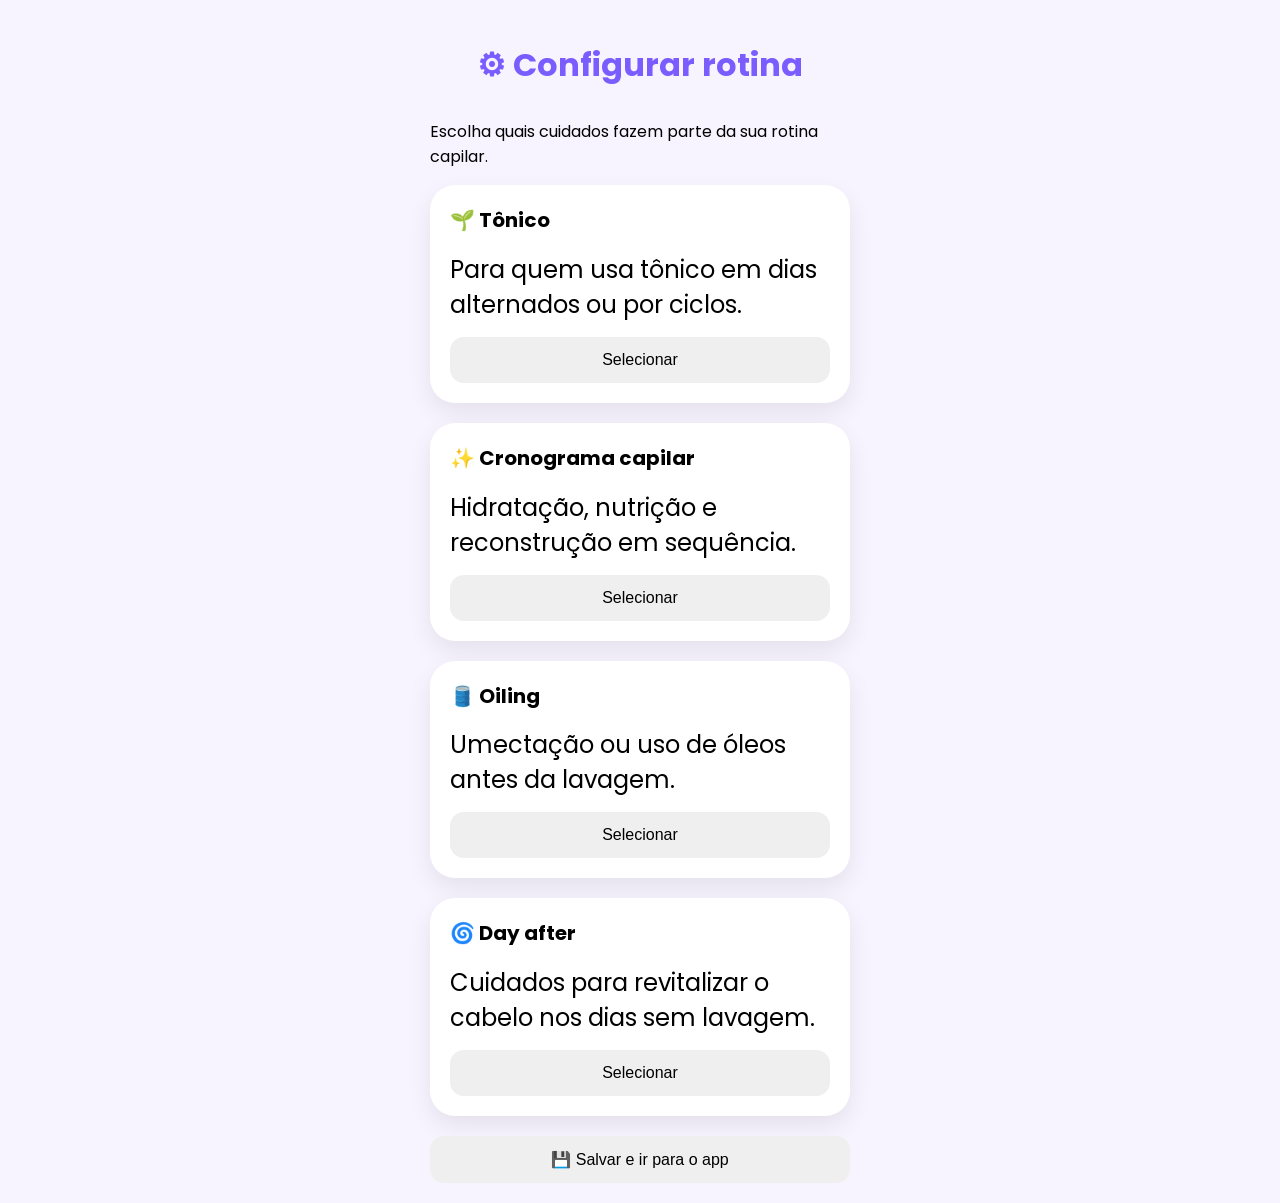
==== configuracoes.html @ d92b9365 "Update configuracoes.html" ====
<!DOCTYPE html>
<html lang="pt-BR">

<head>

  <meta charset="UTF-8">

  <meta name="viewport" content="width=device-width, initial-scale=1.0">

  <title>Configurações</title>

  <link rel="manifest" href="manifest.json">

  <link
    rel="preconnect"
    href="https://fonts.googleapis.com"
  >

  <link
    rel="preconnect"
    href="https://fonts.gstatic.com"
    crossorigin
  >

  <link
    href="https://fonts.googleapis.com/css2?family=Poppins:wght@400;500;600&display=swap"
    rel="stylesheet"
  >

  <link rel="stylesheet" href="style.css">

</head>

<body>

  <div class="container">

    <h1>⚙ Configurar rotina</h1>

    <p class="intro-text">
      Escolha quais cuidados fazem parte da sua rotina capilar.
    </p>


    <div class="card option-card" data-care="tonic">

      <h2>🌱 Tônico</h2>

      <p>
        Para quem usa tônico em dias alternados ou por ciclos.
      </p>

      <button class="care-toggle">
        Selecionar
      </button>

    </div>


    <div class="card option-card" data-care="schedule">

      <h2>✨ Cronograma capilar</h2>

      <p>
        Hidratação, nutrição e reconstrução em sequência.
      </p>

      <button class="care-toggle">
        Selecionar
      </button>

    </div>


    <div class="card option-card" data-care="oiling">

      <h2>🛢️ Oiling</h2>

      <p>
        Umectação ou uso de óleos antes da lavagem.
      </p>

      <button class="care-toggle">
        Selecionar
      </button>

    </div>


    <div class="card option-card" data-care="dayAfter">

      <h2>🌀 Day after</h2>

      <p>
        Cuidados para revitalizar o cabelo nos dias sem lavagem.
      </p>

      <button class="care-toggle">
        Selecionar
      </button>

    </div>


    <div id="schedule-config" class="card hidden">

      <h2>✨ Sequência do cronograma</h2>

      <p>
        Clique nas etapas para montar sua sequência.
      </p>

      <div class="sequence-buttons">

        <button class="config-seq-btn" data-step="H">
          💧 H
        </button>

        <button class="config-seq-btn" data-step="N">
          🥥 N
        </button>

        <button class="config-seq-btn" data-step="R">
          🧬 R
        </button>

      </div>

      <div id="config-sequence-preview">
        Sua sequência:
      </div>

      <button id="clear-config-sequence">
        ↩ Apagar último
      </button>

    </div>


    <button id="save-settings-btn">
      💾 Salvar e ir para o app
    </button>

  </div>

  <script src="config.js"></script>

</body>

</html>
---- style.css ----
body {
  margin: 0;
  padding: 20px;

  background: #f7f4ff;

  font-family: "Poppins", sans-serif;
}

.container {
  max-width: 420px;

  margin: auto;
}

h1 {
  text-align: center;

  color: #7b5cff;

  margin-bottom: 30px;
}

.card {
  background: white;

  border-radius: 25px;

  padding: 20px;

  margin-bottom: 20px;

  box-shadow: 0 10px 25px rgba(0,0,0,0.08);
}

.card h2 {
  margin-top: 0;

  font-size: 20px;
}

.card p {
  font-size: 24px;

  margin: 15px 0;
}

button {
  border: none;

  padding: 14px;

  border-radius: 14px;

  cursor: pointer;

  width: 100%;

  font-size: 16px;
}

#tonic-btn {
  background: #dff7df;
}

#step-btn {
  background: #ece7ff;
}

#wash-btn {
  background: #dff0ff;
}

.sequence-buttons {
  display: flex;

  gap: 10px;

  margin: 20px 0;
}

.seq-btn {
  background: #eee;
}

#sequence-preview {
  background: #f5f5f5;

  border-radius: 12px;

  padding: 15px;

  min-height: 20px;

  margin-bottom: 15px;
}

.config-actions {
  display: flex;

  gap: 10px;

  flex-wrap: wrap;
}

#undo-btn {
  background: #eee;
}

#save-sequence-btn {
  background: #7b5cff;

  color: white;
}

#config-header {
  display: flex;

  justify-content: space-between;

  align-items: center;

  cursor: pointer;
}

#toggle-config {
  font-size: 20px;
}

#config-content {
  margin-top: 20px;
}

.hidden {
  display: none !important;
}

#reset-btn {
  background: #ffe2e2;

  margin-top: 10px;
}

#reports-btn {
  background: #7b5cff;

  color: white;

  margin-bottom: 20px;
}

small {
  display: block;

  margin-top: -5px;

  margin-bottom: 15px;

  color: #666;

  font-size: 13px;

  line-height: 1.5;
}


/* =========================
   HISTÓRICO
========================= */

.history-item {
  background: #f8f8f8;

  border-radius: 14px;

  padding: 12px;

  margin-bottom: 12px;
}

.history-item p {
  margin-top: 0;

  font-size: 15px;
}

.history-buttons {
  display: flex;

  gap: 10px;

  margin-top: 10px;
}

.history-buttons button {
  font-size: 14px;

  padding: 10px;
}


/* =========================
   MODAL
========================= */

#edit-modal {
  position: fixed;

  top: 0;
  left: 0;

  width: 100%;
  height: 100%;

  background: rgba(0,0,0,0.4);

  display: flex;

  align-items: center;
  justify-content: center;

  padding: 20px;

  box-sizing: border-box;

  z-index: 999;
}

.modal-content {
  background: white;

  width: 100%;
  max-width: 400px;

  border-radius: 24px;

  padding: 25px;

  box-shadow: 0 10px 30px rgba(0,0,0,0.15);
}

.modal-content h2 {
  margin-top: 0;

  margin-bottom: 20px;
}

.modal-content label {
  display: block;

  margin-bottom: 15px;

  font-size: 14px;
}

.modal-content input {
  width: 100%;

  margin-top: 5px;

  padding: 12px;

  border-radius: 12px;

  border: 1px solid #ddd;

  box-sizing: border-box;

  font-size: 16px;
  
  font-family: "Poppins", sans-serif;

  font-weight: 500;
  
}

.modal-buttons {
  display: flex;

  gap: 10px;

  margin-top: 20px;
}

#cancel-edit {
  background: #eee;
}

#save-edit {
  background: #7b5cff;

  color: white;
}
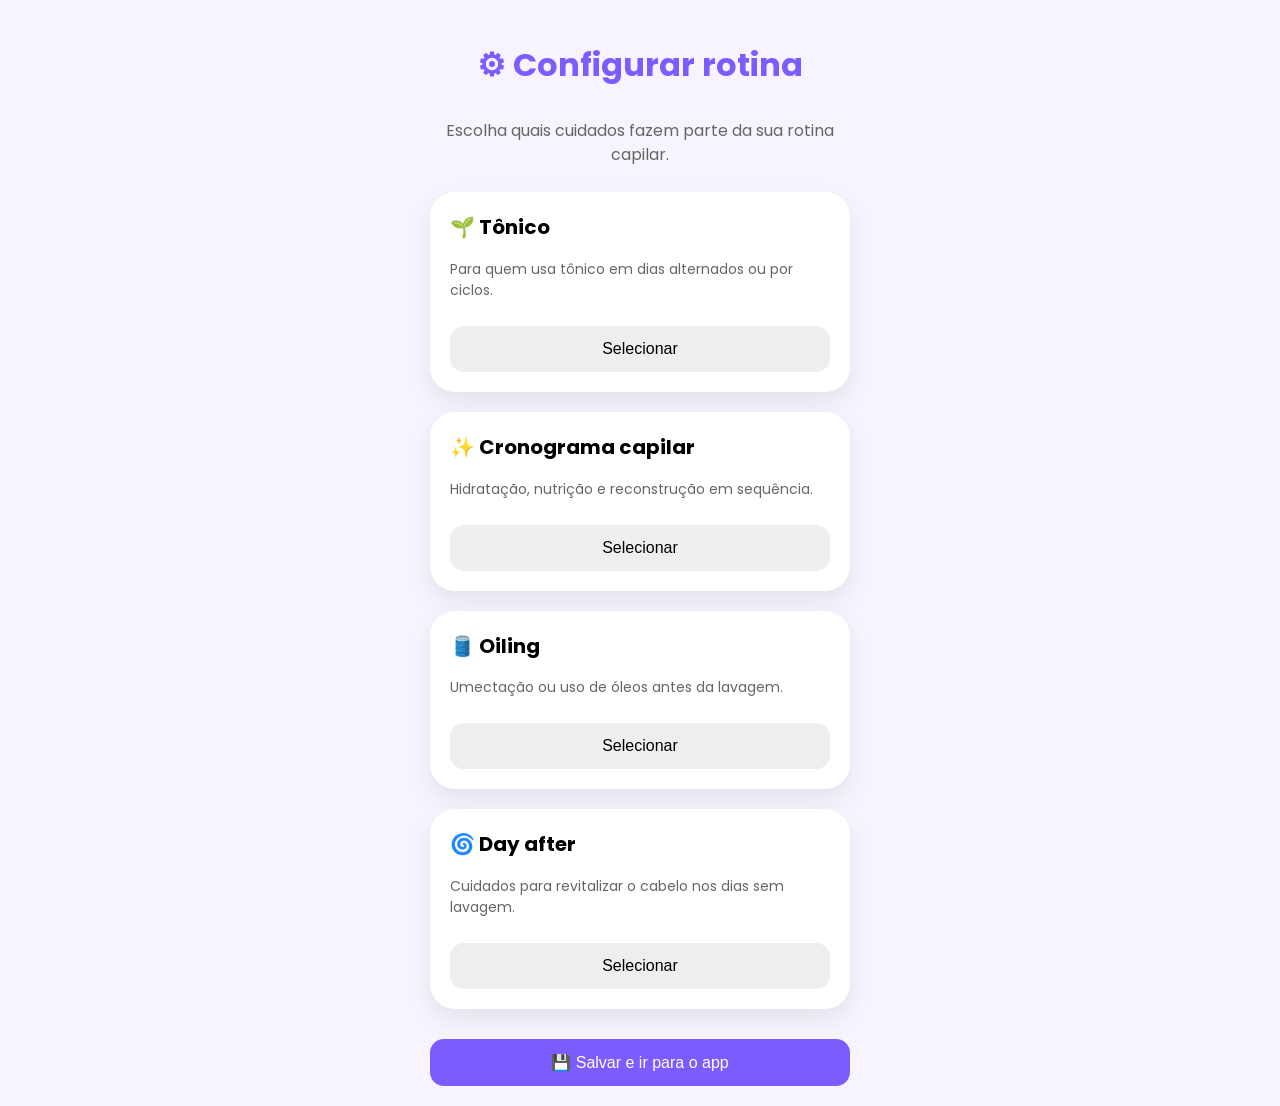
==== commit df2c2c2c: "Update configuracoes.html" ====
--- a/configuracoes.html
+++ b/configuracoes.html
@@ -42,6 +42,8 @@
     </p>
 
 
+    <!-- TÔNICO -->
+
     <div class="card option-card" data-care="tonic">
 
       <h2>🌱 Tônico</h2>
@@ -56,6 +58,50 @@
 
     </div>
 
+    <div id="tonic-config" class="card hidden">
+
+      <h2>🌱 Configurar tônico</h2>
+
+      <label>
+        Frequência de uso
+
+        <select id="tonic-frequency">
+          <option value="1">Todo dia</option>
+          <option value="2">Dia sim, dia não</option>
+          <option value="3">A cada 3 dias</option>
+          <option value="7">1 vez por semana</option>
+        </select>
+
+      </label>
+
+      <label>
+        Usar por quantos meses?
+
+        <input
+          type="number"
+          id="tonic-use-months"
+          value="3"
+          min="1"
+        >
+
+      </label>
+
+      <label>
+        Pausar por quantos meses?
+
+        <input
+          type="number"
+          id="tonic-pause-months"
+          value="3"
+          min="0"
+        >
+
+      </label>
+
+    </div>
+
+
+    <!-- CRONOGRAMA -->
 
     <div class="card option-card" data-care="schedule">
 
@@ -71,37 +117,6 @@
 
     </div>
 
-
-    <div class="card option-card" data-care="oiling">
-
-      <h2>🛢️ Oiling</h2>
-
-      <p>
-        Umectação ou uso de óleos antes da lavagem.
-      </p>
-
-      <button class="care-toggle">
-        Selecionar
-      </button>
-
-    </div>
-
-
-    <div class="card option-card" data-care="dayAfter">
-
-      <h2>🌀 Day after</h2>
-
-      <p>
-        Cuidados para revitalizar o cabelo nos dias sem lavagem.
-      </p>
-
-      <button class="care-toggle">
-        Selecionar
-      </button>
-
-    </div>
-
-
     <div id="schedule-config" class="card hidden">
 
       <h2>✨ Sequência do cronograma</h2>
@@ -113,15 +128,18 @@
       <div class="sequence-buttons">
 
         <button class="config-seq-btn" data-step="H">
-          💧 H
+          <span>💧</span>
+          <small>Hidratação</small>
         </button>
 
         <button class="config-seq-btn" data-step="N">
-          🥥 N
+          <span>🥥</span>
+          <small>Nutrição</small>
         </button>
 
         <button class="config-seq-btn" data-step="R">
-          🧬 R
+          <span>🧬</span>
+          <small>Reconstrução</small>
         </button>
 
       </div>
@@ -137,6 +155,81 @@
     </div>
 
 
+    <!-- OILING -->
+
+    <div class="card option-card" data-care="oiling">
+
+      <h2>🛢️ Oiling</h2>
+
+      <p>
+        Umectação ou uso de óleos antes da lavagem.
+      </p>
+
+      <button class="care-toggle">
+        Selecionar
+      </button>
+
+    </div>
+
+    <div id="oiling-config" class="card hidden">
+
+      <h2>🛢️ Configurar oiling</h2>
+
+      <label>
+        Frequência de uso
+
+        <select id="oiling-frequency">
+          <option value="7">1 vez por semana</option>
+          <option value="15">A cada 15 dias</option>
+          <option value="30">1 vez por mês</option>
+        </select>
+
+      </label>
+
+      <label>
+        Fazer por quantos meses?
+
+        <input
+          type="number"
+          id="oiling-use-months"
+          value="3"
+          min="1"
+        >
+
+      </label>
+
+      <label>
+        Pausar por quantos meses?
+
+        <input
+          type="number"
+          id="oiling-pause-months"
+          value="0"
+          min="0"
+        >
+
+      </label>
+
+    </div>
+
+
+    <!-- DAY AFTER -->
+
+    <div class="card option-card" data-care="dayAfter">
+
+      <h2>🌀 Day after</h2>
+
+      <p>
+        Cuidados para revitalizar o cabelo nos dias sem lavagem.
+      </p>
+
+      <button class="care-toggle">
+        Selecionar
+      </button>
+
+    </div>
+
+
     <button id="save-settings-btn">
       💾 Salvar e ir para o app
     </button>
--- a/style.css
+++ b/style.css
@@ -291,3 +291,75 @@
 
   color: white;
 }
+
+.intro-text {
+  text-align: center;
+
+  color: #666;
+
+  margin-bottom: 25px;
+
+  line-height: 1.5;
+}
+
+.option-card {
+  cursor: pointer;
+
+  transition: 0.2s;
+}
+
+.option-card p {
+  font-size: 14px;
+
+  color: #666;
+
+  line-height: 1.5;
+}
+
+.option-card.selected {
+  border: 2px solid #7b5cff;
+
+  background: #faf8ff;
+}
+
+.care-toggle {
+  background: #eee;
+
+  margin-top: 10px;
+}
+
+.option-card.selected .care-toggle {
+  background: #7b5cff;
+
+  color: white;
+}
+
+.config-seq-btn {
+  background: #eee;
+}
+
+#config-sequence-preview {
+  background: #f5f5f5;
+
+  border-radius: 12px;
+
+  padding: 15px;
+
+  margin-bottom: 15px;
+
+  font-size: 14px;
+}
+
+#clear-config-sequence {
+  background: #eee;
+
+  margin-bottom: 15px;
+}
+
+#save-settings-btn {
+  background: #7b5cff;
+
+  color: white;
+
+  margin-top: 10px;
+}
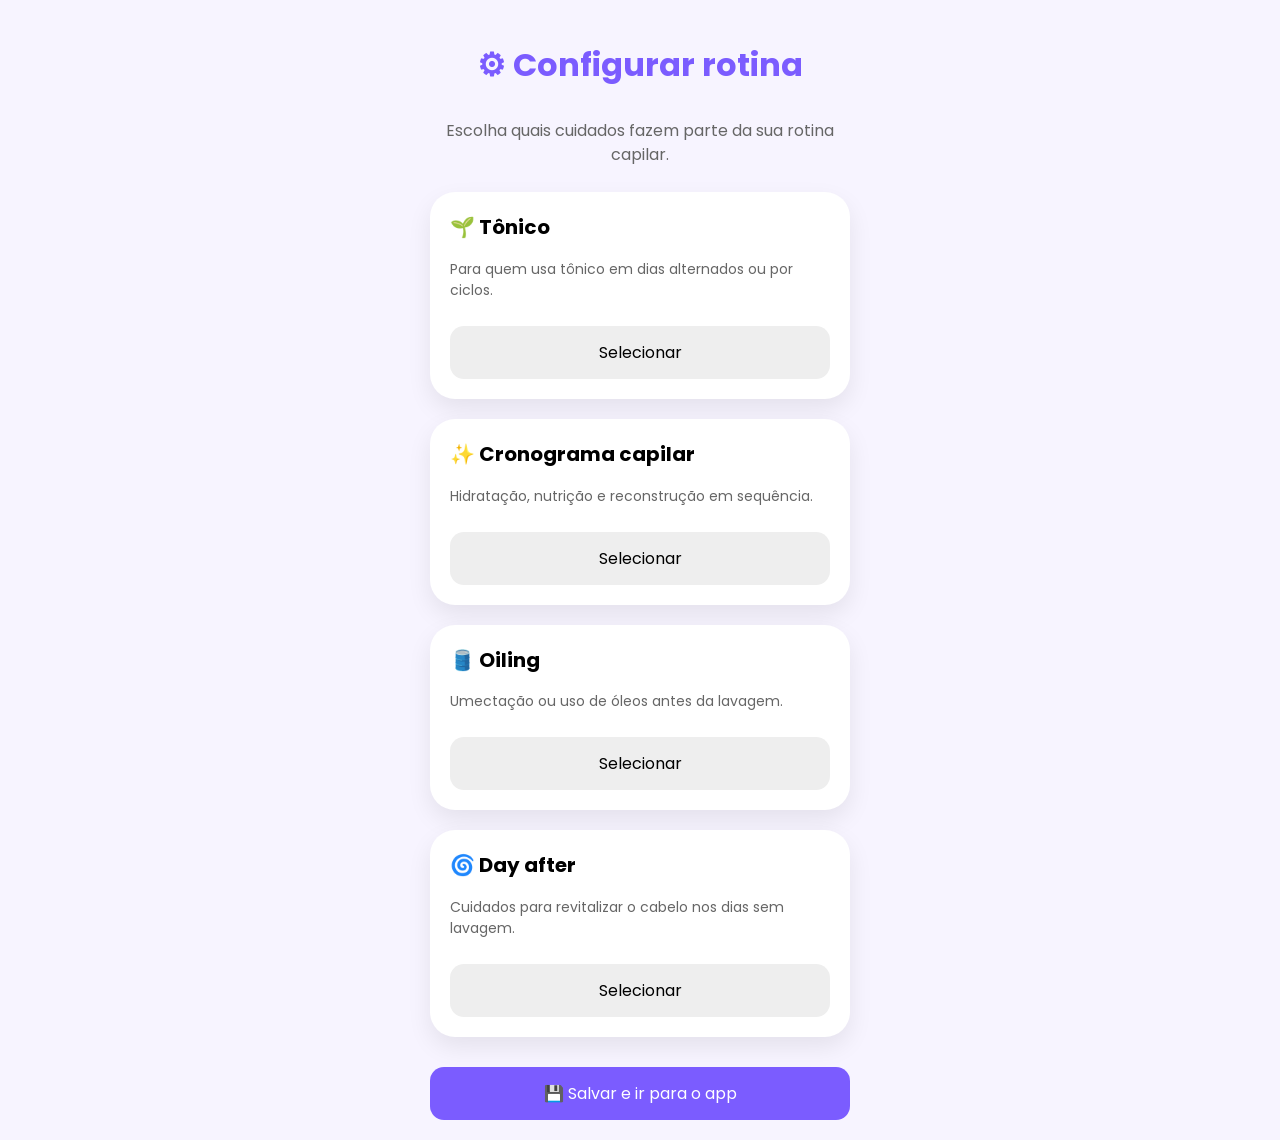
==== commit d43b2b5f: "Update configuracoes.html" ====
--- a/configuracoes.html
+++ b/configuracoes.html
@@ -52,51 +52,49 @@
         Para quem usa tônico em dias alternados ou por ciclos.
       </p>
 
-      <button class="care-toggle">
-        Selecionar
-      </button>
-
-    </div>
-
-    <div id="tonic-config" class="card hidden">
-
-      <h2>🌱 Configurar tônico</h2>
-
-      <label>
-        Frequência de uso
-
-        <select id="tonic-frequency">
-          <option value="1">Todo dia</option>
-          <option value="2">Dia sim, dia não</option>
-          <option value="3">A cada 3 dias</option>
-          <option value="7">1 vez por semana</option>
-        </select>
-
-      </label>
-
-      <label>
-        Usar por quantos meses?
-
-        <input
-          type="number"
-          id="tonic-use-months"
-          value="3"
-          min="1"
-        >
-
-      </label>
-
-      <label>
-        Pausar por quantos meses?
-
-        <input
-          type="number"
-          id="tonic-pause-months"
-          value="3"
-          min="0"
-        >
-
-      </label>
+      <button class="care-toggle" type="button">
+        Selecionar
+      </button>
+
+      <div id="tonic-config" class="care-config hidden">
+
+        <label>
+          Frequência de uso
+
+<select id="tonic-frequency">
+  <option value="24">A cada 24 horas</option>
+  <option value="48">A cada 48 horas</option>
+  <option value="72">A cada 72 horas</option>
+  <option value="168">1 vez por semana</option>
+</select>
+
+        </label>
+
+        <label>
+          Usar por quantos meses?
+
+          <input
+            type="number"
+            id="tonic-use-months"
+            value="3"
+            min="1"
+          >
+
+        </label>
+
+        <label>
+          Pausar por quantos meses?
+
+          <input
+            type="number"
+            id="tonic-pause-months"
+            value="3"
+            min="0"
+          >
+
+        </label>
+
+      </div>
 
     </div>
 
@@ -111,105 +109,103 @@
         Hidratação, nutrição e reconstrução em sequência.
       </p>
 
-      <button class="care-toggle">
-        Selecionar
-      </button>
-
-    </div>
-
-    <div id="schedule-config" class="card hidden">
-
-      <h2>✨ Sequência do cronograma</h2>
-
-      <p>
-        Clique nas etapas para montar sua sequência.
-      </p>
-
-      <div class="sequence-buttons">
-
-        <button class="config-seq-btn" data-step="H">
-          <span>💧</span>
-          <small>Hidratação</small>
+      <button class="care-toggle" type="button">
+        Selecionar
+      </button>
+
+      <div id="schedule-config" class="care-config hidden">
+
+        <h3>Sequência do cronograma</h3>
+
+        <p>
+          Clique nas etapas para montar sua sequência.
+        </p>
+
+        <div class="sequence-buttons">
+
+          <button class="config-seq-btn" data-step="H" type="button">
+            <span>💧</span>
+            <small>Hidratação</small>
+          </button>
+
+          <button class="config-seq-btn" data-step="N" type="button">
+            <span>🥥</span>
+            <small>Nutrição</small>
+          </button>
+
+          <button class="config-seq-btn" data-step="R" type="button">
+            <span>🧬</span>
+            <small>Reconstrução</small>
+          </button>
+
+        </div>
+
+        <div id="config-sequence-preview">
+          Sua sequência:
+        </div>
+
+        <button id="clear-config-sequence" type="button">
+          ↩ Apagar último
         </button>
 
-        <button class="config-seq-btn" data-step="N">
-          <span>🥥</span>
-          <small>Nutrição</small>
-        </button>
-
-        <button class="config-seq-btn" data-step="R">
-          <span>🧬</span>
-          <small>Reconstrução</small>
-        </button>
-
       </div>
 
-      <div id="config-sequence-preview">
-        Sua sequência:
+    </div>
+
+
+    <!-- OILING -->
+
+    <div class="card option-card" data-care="oiling">
+
+      <h2>🛢️ Oiling</h2>
+
+      <p>
+        Umectação ou uso de óleos antes da lavagem.
+      </p>
+
+      <button class="care-toggle" type="button">
+        Selecionar
+      </button>
+
+      <div id="oiling-config" class="care-config hidden">
+
+        <label>
+          Frequência de uso
+
+          <select id="oiling-frequency">
+            <option value="7">1 vez por semana</option>
+            <option value="15">A cada 15 dias</option>
+            <option value="30">1 vez por mês</option>
+          </select>
+
+        </label>
+
+        <label>
+          Fazer por quantos meses?
+
+          <input
+            type="number"
+            id="oiling-use-months"
+            value="3"
+            min="1"
+          >
+
+        </label>
+
+        <label>
+          Pausar por quantos meses?
+
+          <input
+            type="number"
+            id="oiling-pause-months"
+            value="0"
+            min="0"
+          >
+
+        </label>
+
       </div>
 
-      <button id="clear-config-sequence">
-        ↩ Apagar último
-      </button>
-
-    </div>
-
-
-    <!-- OILING -->
-
-    <div class="card option-card" data-care="oiling">
-
-      <h2>🛢️ Oiling</h2>
-
-      <p>
-        Umectação ou uso de óleos antes da lavagem.
-      </p>
-
-      <button class="care-toggle">
-        Selecionar
-      </button>
-
-    </div>
-
-    <div id="oiling-config" class="card hidden">
-
-      <h2>🛢️ Configurar oiling</h2>
-
-      <label>
-        Frequência de uso
-
-        <select id="oiling-frequency">
-          <option value="7">1 vez por semana</option>
-          <option value="15">A cada 15 dias</option>
-          <option value="30">1 vez por mês</option>
-        </select>
-
-      </label>
-
-      <label>
-        Fazer por quantos meses?
-
-        <input
-          type="number"
-          id="oiling-use-months"
-          value="3"
-          min="1"
-        >
-
-      </label>
-
-      <label>
-        Pausar por quantos meses?
-
-        <input
-          type="number"
-          id="oiling-pause-months"
-          value="0"
-          min="0"
-        >
-
-      </label>
-
     </div>
 
 
@@ -223,14 +219,14 @@
         Cuidados para revitalizar o cabelo nos dias sem lavagem.
       </p>
 
-      <button class="care-toggle">
-        Selecionar
-      </button>
-
-    </div>
-
-
-    <button id="save-settings-btn">
+      <button class="care-toggle" type="button">
+        Selecionar
+      </button>
+
+    </div>
+
+
+    <button id="save-settings-btn" type="button">
       💾 Salvar e ir para o app
     </button>
 
--- a/style.css
+++ b/style.css
@@ -1,63 +1,65 @@
 body {
   margin: 0;
   padding: 20px;
-
   background: #f7f4ff;
-
   font-family: "Poppins", sans-serif;
 }
 
 .container {
   max-width: 420px;
-
   margin: auto;
 }
 
 h1 {
   text-align: center;
-
   color: #7b5cff;
-
   margin-bottom: 30px;
 }
 
 .card {
   background: white;
-
   border-radius: 25px;
-
   padding: 20px;
-
   margin-bottom: 20px;
-
   box-shadow: 0 10px 25px rgba(0,0,0,0.08);
 }
 
 .card h2 {
   margin-top: 0;
-
   font-size: 20px;
 }
 
 .card p {
   font-size: 24px;
-
   margin: 15px 0;
 }
 
 button {
   border: none;
-
   padding: 14px;
-
   border-radius: 14px;
-
   cursor: pointer;
-
-  width: 100%;
-
+  width: 100%;
   font-size: 16px;
-}
+  font-family: "Poppins", sans-serif;
+}
+
+.hidden {
+  display: none !important;
+}
+
+small {
+  display: block;
+  margin-top: -5px;
+  margin-bottom: 15px;
+  color: #666;
+  font-size: 13px;
+  line-height: 1.5;
+}
+
+/* =========================
+   BOTÕES PRINCIPAIS
+========================= */
 
 #tonic-btn {
   background: #dff7df;
@@ -71,98 +73,189 @@
   background: #dff0ff;
 }
 
-.sequence-buttons {
-  display: flex;
-
-  gap: 10px;
-
-  margin: 20px 0;
-}
-
-.seq-btn {
-  background: #eee;
-}
-
-#sequence-preview {
-  background: #f5f5f5;
-
-  border-radius: 12px;
-
-  padding: 15px;
-
-  min-height: 20px;
-
-  margin-bottom: 15px;
-}
-
-.config-actions {
-  display: flex;
-
-  gap: 10px;
-
-  flex-wrap: wrap;
-}
-
-#undo-btn {
-  background: #eee;
-}
-
-#save-sequence-btn {
-  background: #7b5cff;
-
-  color: white;
-}
-
-#config-header {
-  display: flex;
-
-  justify-content: space-between;
-
-  align-items: center;
-
-  cursor: pointer;
-}
-
-#toggle-config {
-  font-size: 20px;
-}
-
-#config-content {
-  margin-top: 20px;
-}
-
-.hidden {
-  display: none !important;
-}
-
-#reset-btn {
-  background: #ffe2e2;
-
-  margin-top: 10px;
+#oiling-btn {
+  background: #fff0d9;
 }
 
 #reports-btn {
   background: #7b5cff;
-
   color: white;
-
   margin-bottom: 20px;
 }
 
-small {
+#settings-btn {
+  background: #ece7ff;
+  color: #4b35a8;
+  margin-bottom: 20px;
+}
+
+/* =========================
+   CONFIGURAÇÃO DO CRONOGRAMA NO CARD
+========================= */
+
+#toggle-schedule-config {
+  background: #f3efff;
+  color: #4b35a8;
+  margin-top: 12px;
+}
+
+#schedule-config-panel {
+  margin-top: 18px;
+  padding-top: 18px;
+  border-top: 1px solid #eee;
+}
+
+.config-help {
+  font-size: 14px !important;
+  color: #666;
+  line-height: 1.5;
+}
+
+.sequence-buttons {
+  display: flex;
+  gap: 10px;
+  margin: 20px 0;
+}
+
+.seq-btn,
+.config-seq-btn {
+  display: flex;
+  flex-direction: column;
+  align-items: center;
+  justify-content: center;
+  gap: 4px;
+  min-height: 76px;
+  background: #eee;
+}
+
+.seq-btn span,
+.config-seq-btn span {
+  font-size: 24px;
+}
+
+.seq-btn small,
+.config-seq-btn small {
+  margin: 0;
+  font-size: 11px;
+  color: #555;
+}
+
+#sequence-preview,
+#config-sequence-preview {
+  background: #f5f5f5;
+  border-radius: 12px;
+  padding: 15px;
+  min-height: 20px;
+  margin-bottom: 15px;
+  font-size: 14px;
+}
+
+.config-actions {
+  display: flex;
+  gap: 10px;
+  flex-wrap: wrap;
+}
+
+#undo-btn,
+#clear-config-sequence {
+  background: #eee;
+}
+
+#save-sequence-btn,
+#save-settings-btn {
+  background: #7b5cff;
+  color: white;
+}
+
+#clear-config-sequence {
+  margin-bottom: 15px;
+}
+
+#save-settings-btn {
+  margin-top: 10px;
+}
+
+.sequence-pill {
+  display: inline-flex;
+  align-items: center;
+  justify-content: center;
+  width: 34px;
+  height: 34px;
+  background: #ece7ff;
+  border-radius: 50%;
+  margin-left: 6px;
+  font-size: 18px;
+}
+
+/* =========================
+   PÁGINA DE CONFIGURAÇÕES
+========================= */
+
+.intro-text {
+  text-align: center;
+  color: #666;
+  margin-bottom: 25px;
+  line-height: 1.5;
+}
+
+.option-card {
+  cursor: pointer;
+  transition: 0.2s;
+}
+
+.option-card p {
+  font-size: 14px;
+  color: #666;
+  line-height: 1.5;
+}
+
+.option-card.selected {
+  border: 2px solid #7b5cff;
+  background: #faf8ff;
+}
+
+.care-toggle {
+  background: #eee;
+  margin-top: 10px;
+}
+
+.option-card.selected .care-toggle {
+  background: #7b5cff;
+  color: white;
+}
+
+.care-config {
+  margin-top: 18px;
+  padding-top: 18px;
+  border-top: 1px solid #eee;
+}
+
+.care-config h3 {
+  margin-top: 0;
+  font-size: 16px;
+}
+
+.option-card select,
+.option-card input,
+.card select,
+.card input {
+  width: 100%;
+  margin-top: 8px;
+  margin-bottom: 16px;
+  padding: 12px;
+  border-radius: 12px;
+  border: 1px solid #ddd;
+  box-sizing: border-box;
+  font-family: "Poppins", sans-serif;
+  font-size: 15px;
+}
+
+.card label {
   display: block;
-
-  margin-top: -5px;
-
-  margin-bottom: 15px;
-
-  color: #666;
-
-  font-size: 13px;
-
-  line-height: 1.5;
-}
-
+  margin-bottom: 10px;
+  font-size: 14px;
+  color: #555;
+}
 
 /* =========================
    HISTÓRICO
@@ -170,34 +263,26 @@
 
 .history-item {
   background: #f8f8f8;
-
   border-radius: 14px;
-
   padding: 12px;
-
   margin-bottom: 12px;
 }
 
 .history-item p {
   margin-top: 0;
-
   font-size: 15px;
 }
 
 .history-buttons {
   display: flex;
-
   gap: 10px;
-
   margin-top: 10px;
 }
 
 .history-buttons button {
   font-size: 14px;
-
   padding: 10px;
 }
-
 
 /* =========================
    MODAL
@@ -205,80 +290,54 @@
 
 #edit-modal {
   position: fixed;
-
   top: 0;
   left: 0;
-
   width: 100%;
   height: 100%;
-
   background: rgba(0,0,0,0.4);
-
-  display: flex;
-
+  display: flex;
   align-items: center;
   justify-content: center;
-
   padding: 20px;
-
   box-sizing: border-box;
-
   z-index: 999;
 }
 
 .modal-content {
   background: white;
-
   width: 100%;
   max-width: 400px;
-
   border-radius: 24px;
-
   padding: 25px;
-
   box-shadow: 0 10px 30px rgba(0,0,0,0.15);
 }
 
 .modal-content h2 {
   margin-top: 0;
-
   margin-bottom: 20px;
 }
 
 .modal-content label {
   display: block;
-
   margin-bottom: 15px;
-
   font-size: 14px;
 }
 
 .modal-content input {
   width: 100%;
-
   margin-top: 5px;
-
   padding: 12px;
-
   border-radius: 12px;
-
   border: 1px solid #ddd;
-
   box-sizing: border-box;
-
   font-size: 16px;
-  
   font-family: "Poppins", sans-serif;
-
   font-weight: 500;
-  
 }
 
 .modal-buttons {
   display: flex;
-
   gap: 10px;
-
   margin-top: 20px;
 }
 
@@ -288,78 +347,5 @@
 
 #save-edit {
   background: #7b5cff;
-
   color: white;
 }
-
-.intro-text {
-  text-align: center;
-
-  color: #666;
-
-  margin-bottom: 25px;
-
-  line-height: 1.5;
-}
-
-.option-card {
-  cursor: pointer;
-
-  transition: 0.2s;
-}
-
-.option-card p {
-  font-size: 14px;
-
-  color: #666;
-
-  line-height: 1.5;
-}
-
-.option-card.selected {
-  border: 2px solid #7b5cff;
-
-  background: #faf8ff;
-}
-
-.care-toggle {
-  background: #eee;
-
-  margin-top: 10px;
-}
-
-.option-card.selected .care-toggle {
-  background: #7b5cff;
-
-  color: white;
-}
-
-.config-seq-btn {
-  background: #eee;
-}
-
-#config-sequence-preview {
-  background: #f5f5f5;
-
-  border-radius: 12px;
-
-  padding: 15px;
-
-  margin-bottom: 15px;
-
-  font-size: 14px;
-}
-
-#clear-config-sequence {
-  background: #eee;
-
-  margin-bottom: 15px;
-}
-
-#save-settings-btn {
-  background: #7b5cff;
-
-  color: white;
-
-  margin-top: 10px;
-}
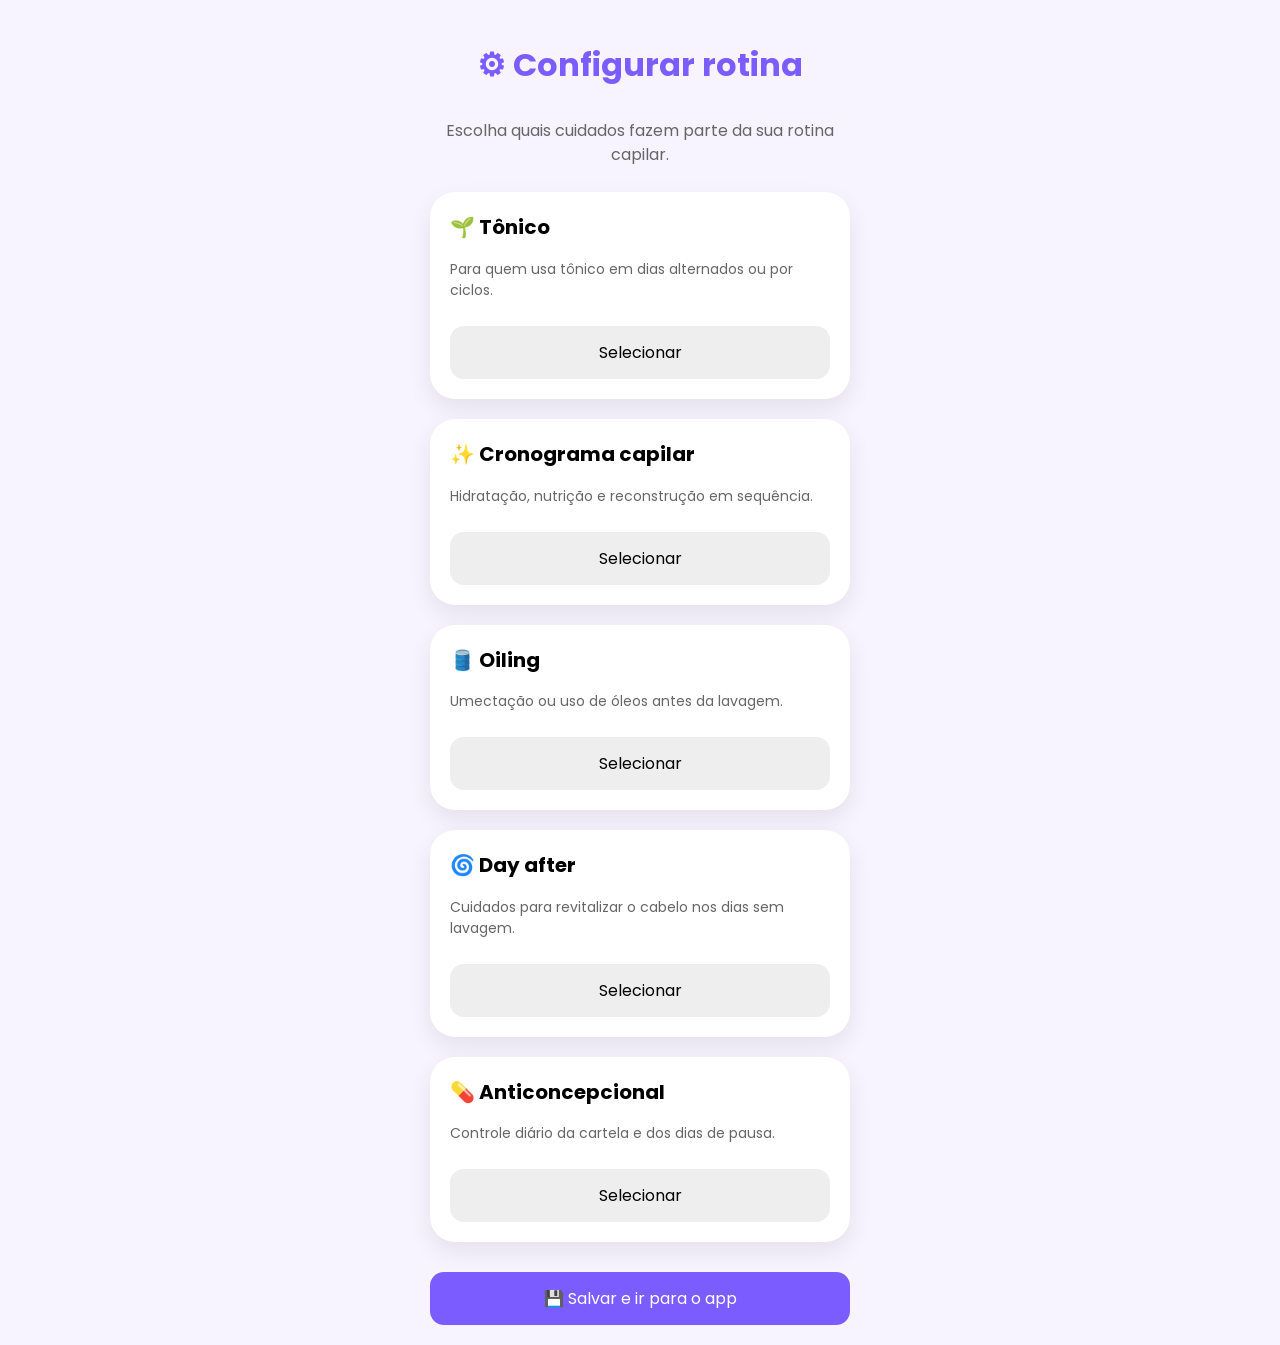
==== commit 2b61e6c8: "Update configuracoes.html" ====
--- a/configuracoes.html
+++ b/configuracoes.html
@@ -224,7 +224,59 @@
       </button>
 
     </div>
-
+<!-- ANTICONCEPCIONAL -->
+
+<div class="card option-card" data-care="birthControl">
+
+  <h2>💊 Anticoncepcional</h2>
+
+  <p>
+    Controle diário da cartela e dos dias de pausa.
+  </p>
+
+  <button class="care-toggle" type="button">
+    Selecionar
+  </button>
+
+  <div id="birth-control-config" class="care-config hidden">
+
+    <label>
+      Data que começou a cartela
+
+      <input
+        type="date"
+        id="birth-control-start-date"
+      >
+
+    </label>
+
+    <label>
+      Quantos comprimidos tem a cartela?
+
+      <input
+        type="number"
+        id="birth-control-pill-count"
+        value="21"
+        min="1"
+      >
+
+    </label>
+
+    <label>
+      Quantos dias de pausa?
+
+      <input
+        type="number"
+        id="birth-control-pause-days"
+        value="7"
+        min="0"
+      >
+
+    </label>
+
+  </div>
+
+</div>
 
     <button id="save-settings-btn" type="button">
       💾 Salvar e ir para o app
--- a/style.css
+++ b/style.css
@@ -93,10 +93,45 @@
    CONFIGURAÇÃO DO CRONOGRAMA NO CARD
 ========================= */
 
+.card-title-row {
+  display: flex;
+
+  align-items: center;
+
+  justify-content: space-between;
+
+  gap: 10px;
+}
+
+.card-title-row h2 {
+  margin: 0;
+
+  font-size: 20px;
+}
+
+.icon-btn {
+  width: 42px;
+  height: 42px;
+
+  padding: 0;
+
+  display: flex;
+
+  align-items: center;
+
+  justify-content: center;
+
+  border-radius: 14px;
+
+  background: #f3efff;
+
+  color: #4b35a8;
+
+  font-size: 18px;
+}
+
 #toggle-schedule-config {
-  background: #f3efff;
-  color: #4b35a8;
-  margin-top: 12px;
+  margin-top: 0;
 }
 
 #schedule-config-panel {
@@ -349,3 +384,25 @@
   background: #7b5cff;
   color: white;
 }
+button:disabled {
+  opacity: 0.6;
+
+  cursor: not-allowed;
+}
+
+.quick-config-panel {
+  margin-top: 18px;
+
+  padding-top: 18px;
+
+  border-top: 1px solid #eee;
+}
+
+#save-tonic-config,
+#save-oiling-config {
+  background: #7b5cff;
+
+  color: white;
+
+  margin-top: 5px;
+}
